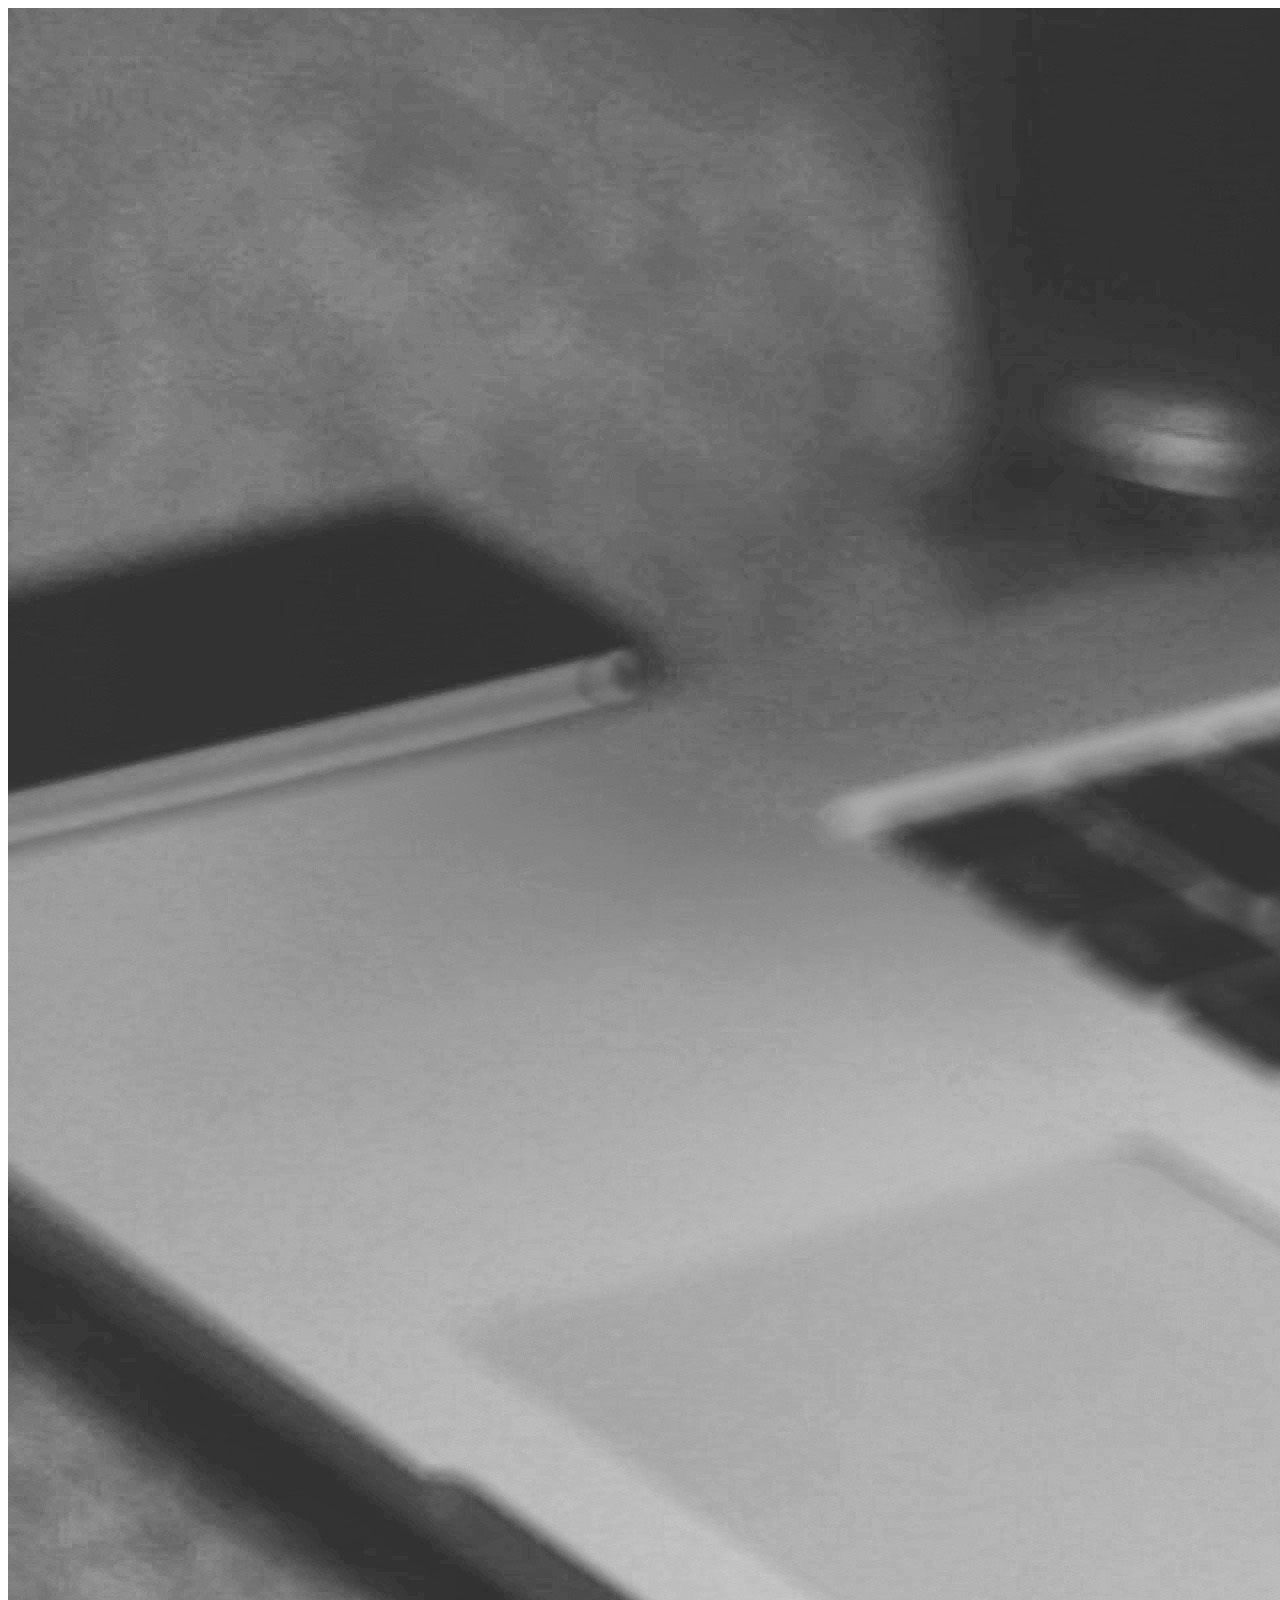
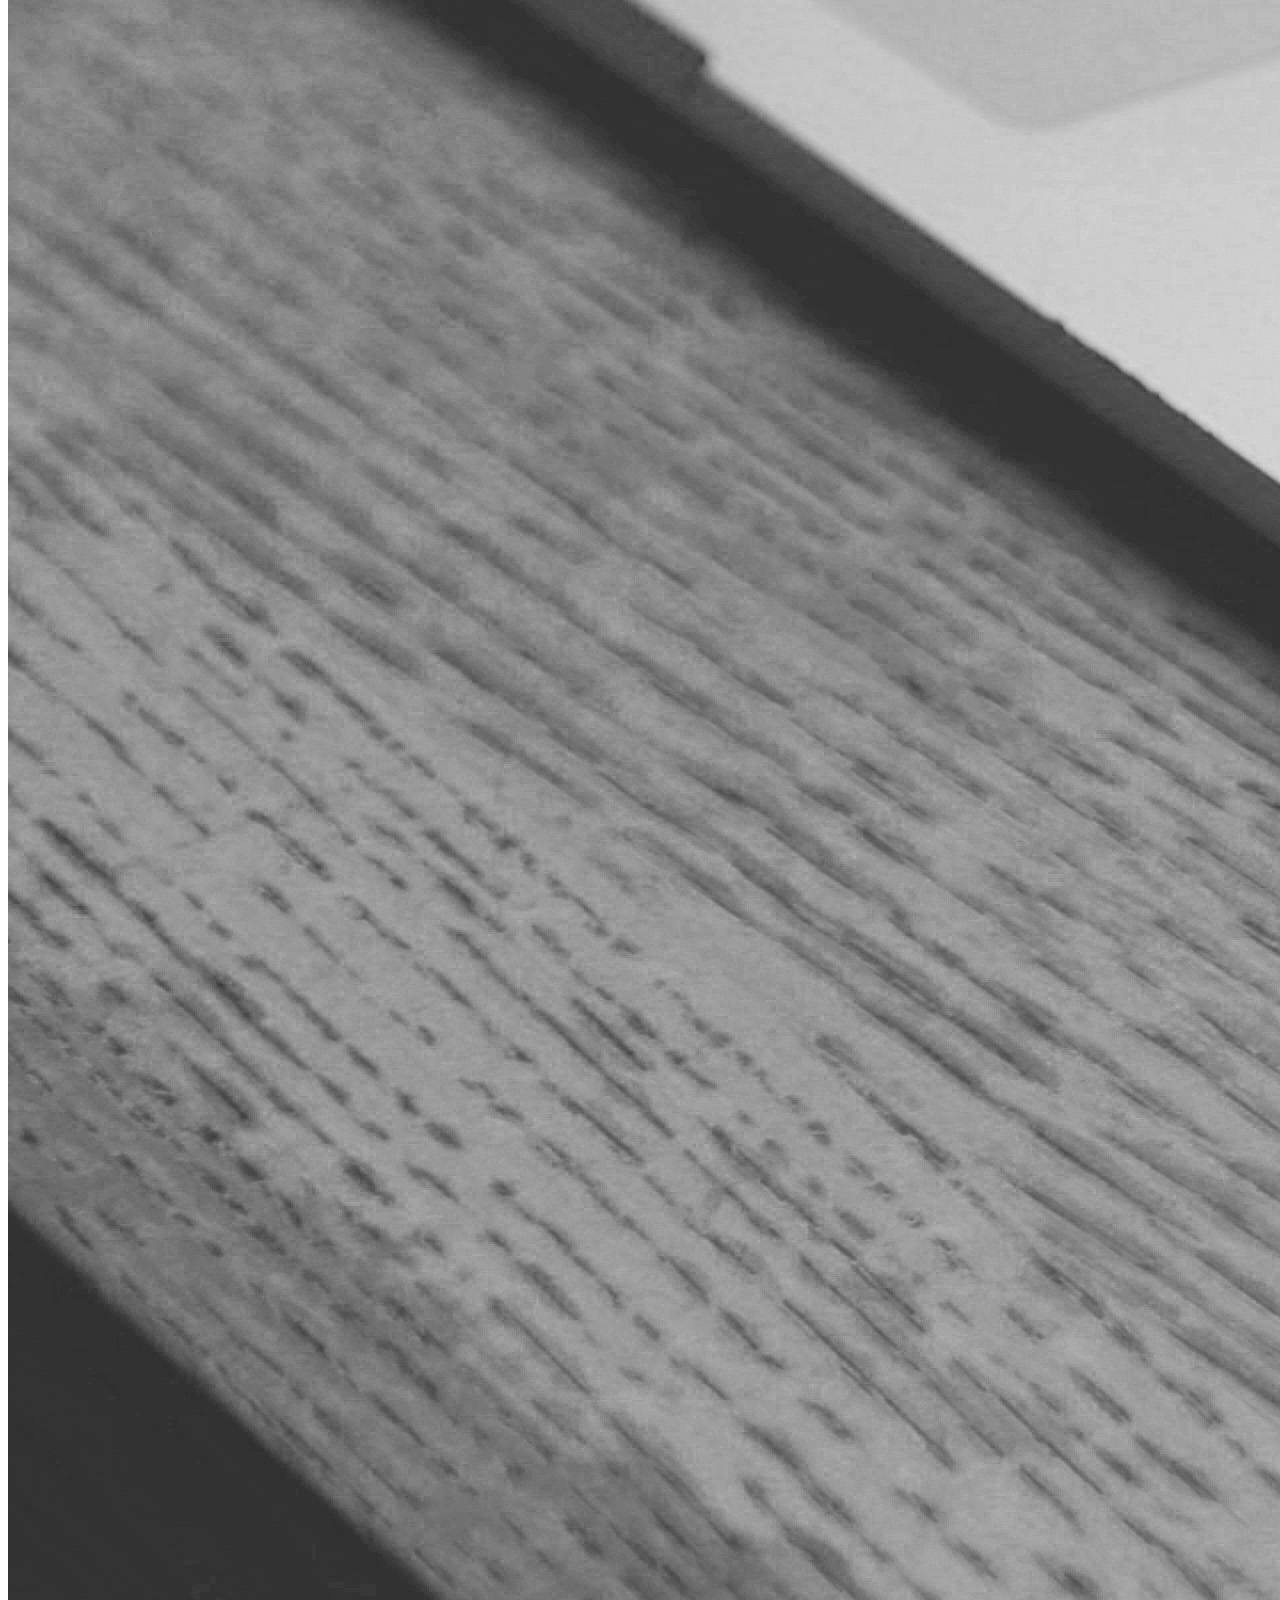
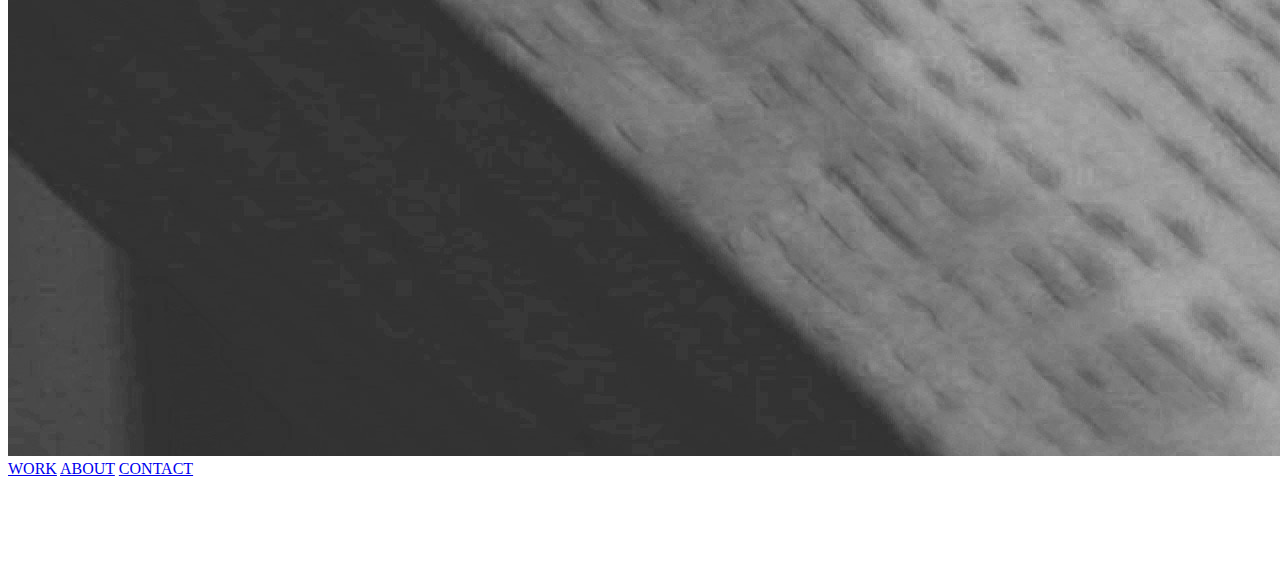
==== views/index.html @ 465907ca "added boilerplate and all elements for the index page" ====
<!DOCTYPE html>
<html>
  <head>
    <meta charset="utf-8">
    <link href='https://fonts.googleapis.com/css?family=Merriweather+Sans:400,300italic,300,400italic,700,700italic' rel='stylesheet' type='text/css'>
    <link rel="stylesheet" type="text/css" href="../assets/stylesheets/application.css"/>
    <script src="https://ajax.googleapis.com/ajax/libs/jquery/2.2.2/jquery.min.js"></script>
    <script src="../assets/javascripts/application.js"></script>
    <title>Fabian Pombo | Portfolio</title>
  </head>
  <body>

    <img src="../assets/images/background_img.jpg" alt="Background Image">

    <div class="nav-bar">
      <a href="url">WORK</a>
      <a href="url">ABOUT</a>
      <a href="url">CONTACT</a>
    </div>

    <img src="../assets/images/new_logo.png" alt="Logo Image">


  </body>
</html>
---- assets/stylesheets/application.css ----

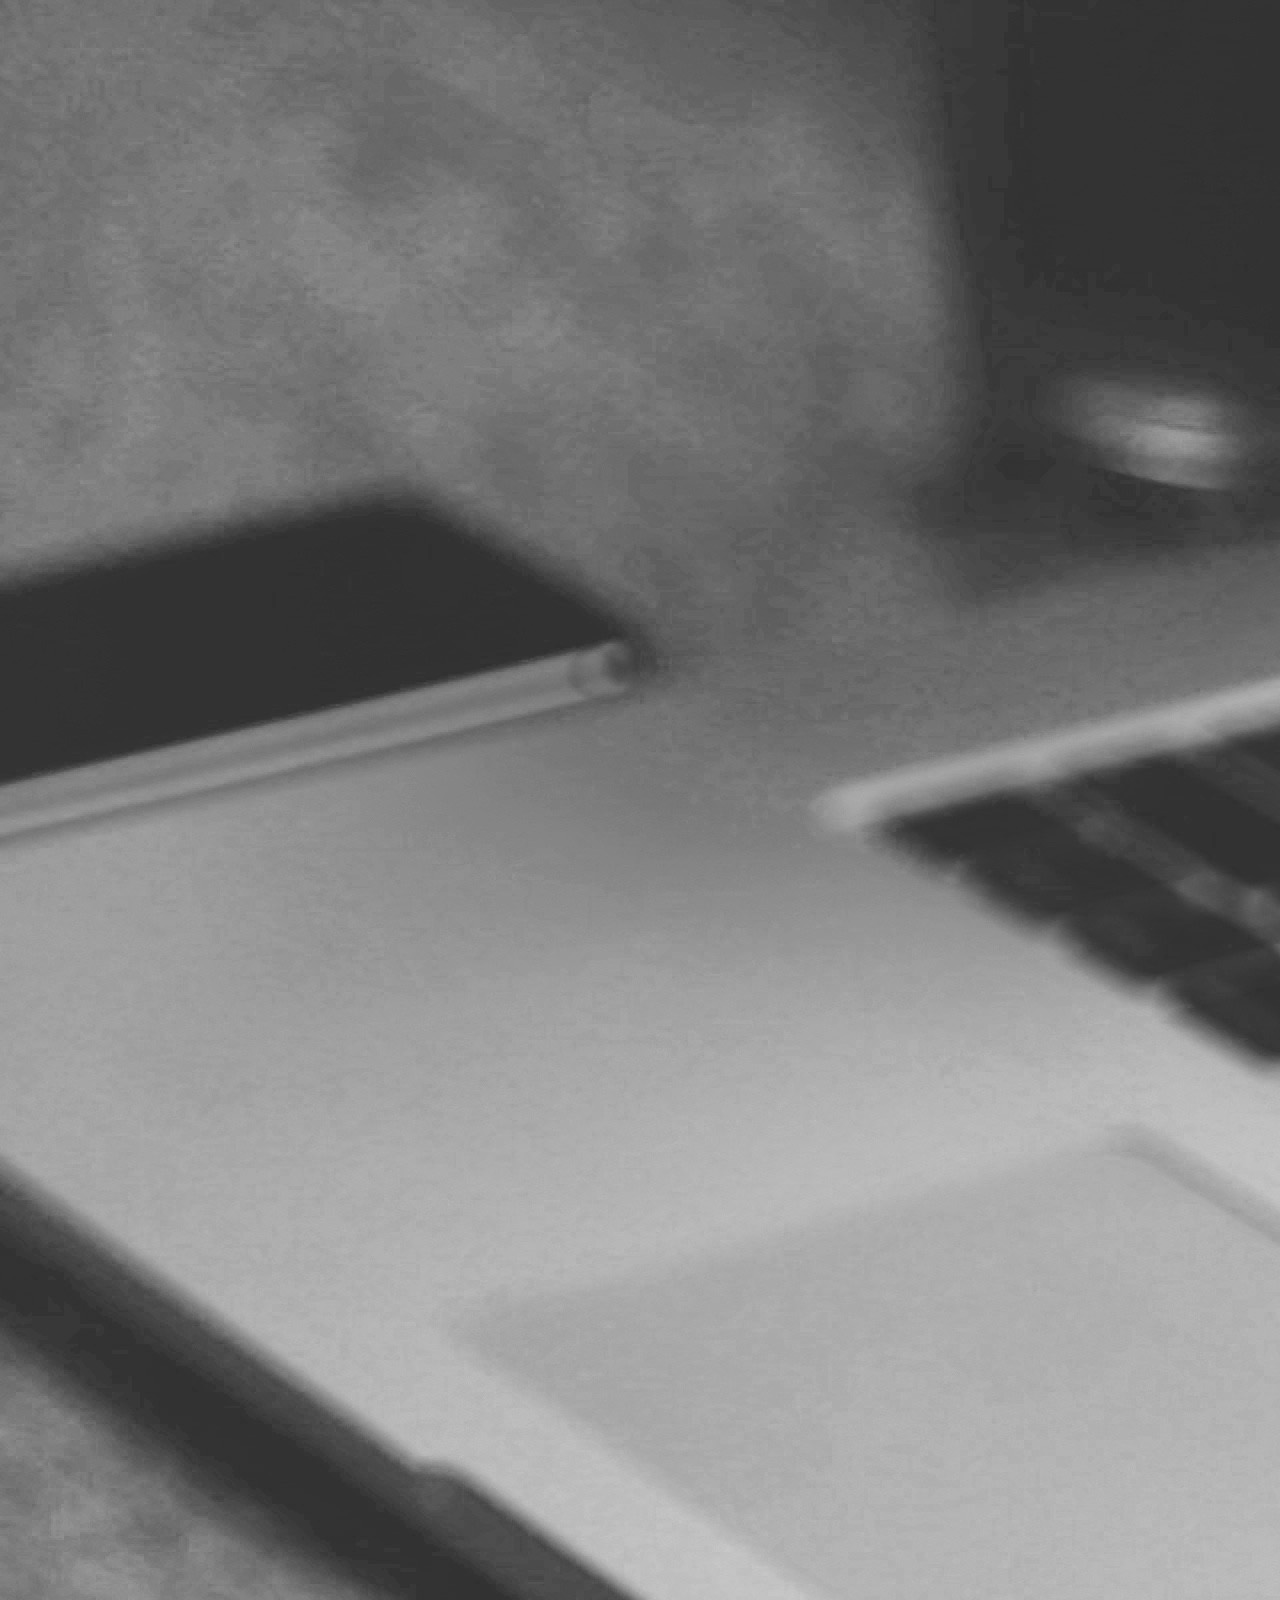
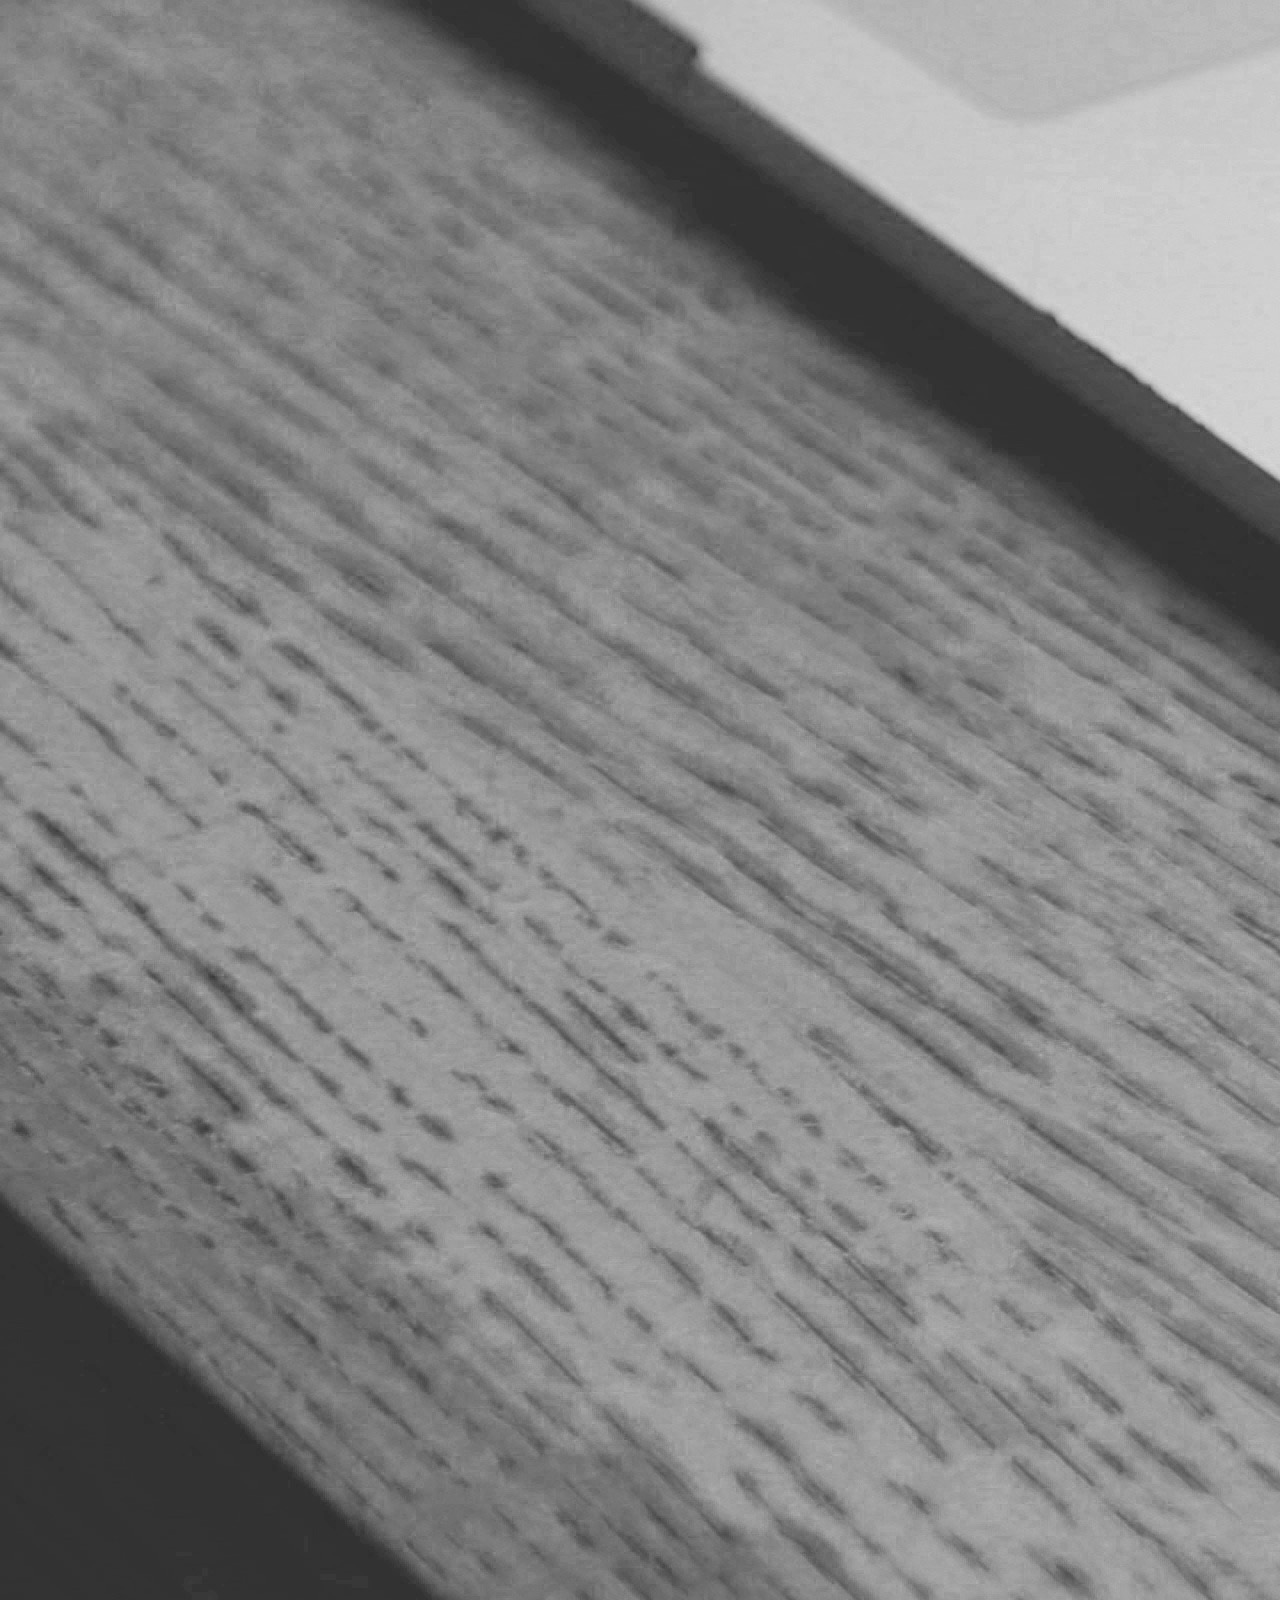
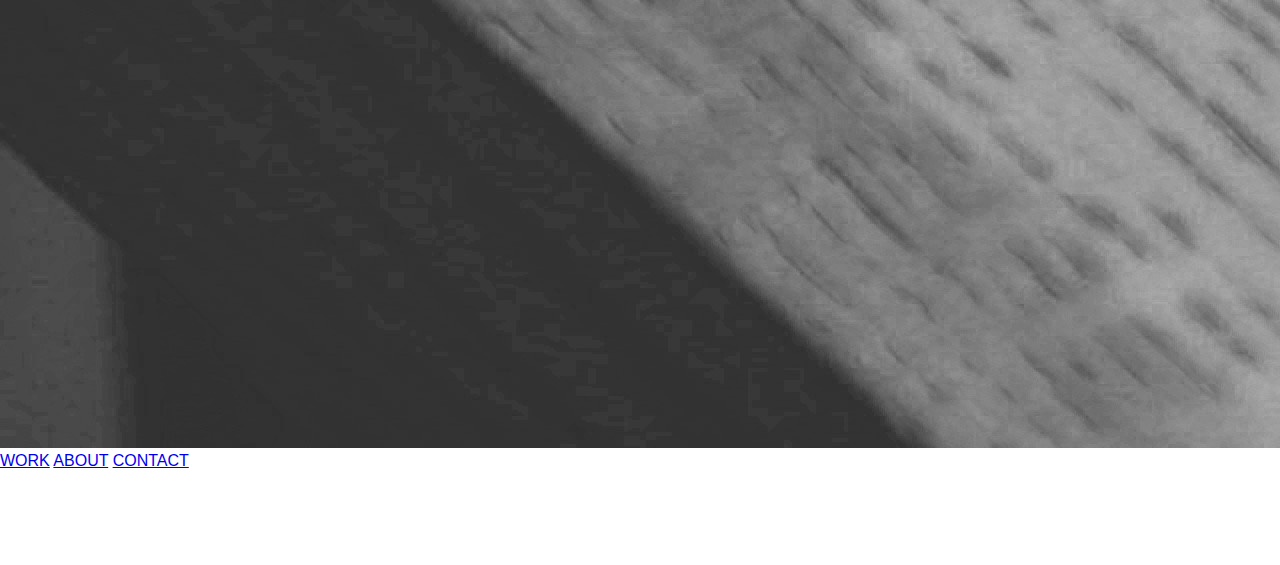
==== commit 7b972b3b: "added normalize.css" ====
--- a/views/index.html
+++ b/views/index.html
@@ -3,6 +3,7 @@
   <head>
     <meta charset="utf-8">
     <link href='https://fonts.googleapis.com/css?family=Merriweather+Sans:400,300italic,300,400italic,700,700italic' rel='stylesheet' type='text/css'>
+    <link rel="stylesheet" type="text/css"  href="../assets/stylesheets/normalize.css">
     <link rel="stylesheet" type="text/css" href="../assets/stylesheets/application.css"/>
     <script src="https://ajax.googleapis.com/ajax/libs/jquery/2.2.2/jquery.min.js"></script>
     <script src="../assets/javascripts/application.js"></script>
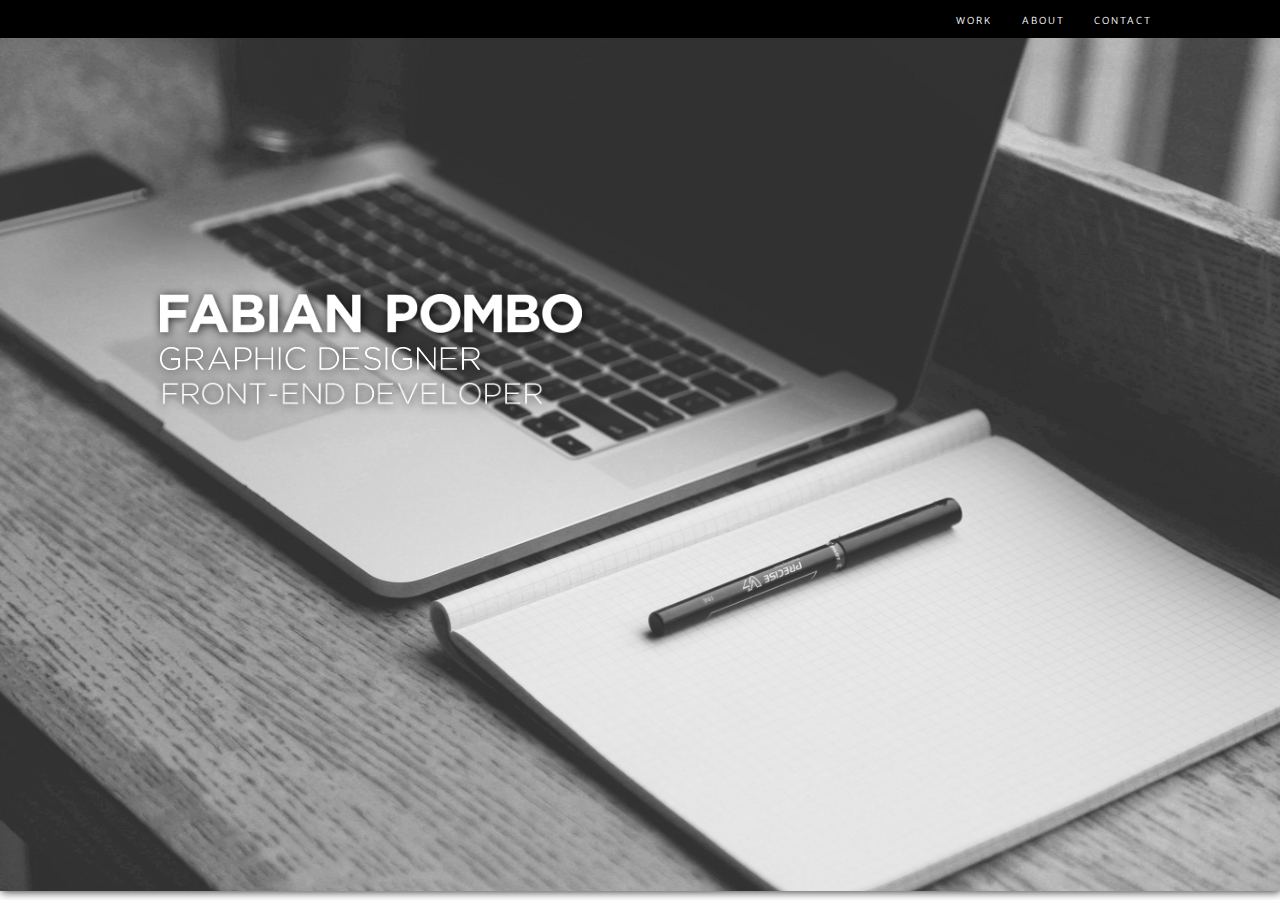
==== commit c409a88e: "added images and styled front index page" ====
--- a/views/index.html
+++ b/views/index.html
@@ -11,16 +11,18 @@
   </head>
   <body>
 
-    <img src="../assets/images/background_img.jpg" alt="Background Image">
-
     <div class="nav-bar">
       <a href="url">WORK</a>
       <a href="url">ABOUT</a>
       <a href="url">CONTACT</a>
     </div>
 
-    <img src="../assets/images/new_logo.png" alt="Logo Image">
-
+    <div class="shadow-effect">
+      <img id="background-image" src="../assets/images/background.jpg" alt="Background Image">
+      <img id="logo-image" src="../assets/images/new_logo.png" alt="Logo Image"><br>
+      <img id="graphic-design" src="../assets/images/graphic_design.png" alt="Graphic Design Image"><br>
+      <img id="front-end" src="../assets/images/front_end.png" alt="Graphic Design Image">
+    </div>
 
   </body>
 </html>
--- a/assets/stylesheets/application.css
+++ b/assets/stylesheets/application.css
@@ -1 +1,59 @@
+@media only screen and (min-width: 960px) {
 
+  body {
+    height: 100%;
+  }
+
+  .nav-bar {
+    width: 100%;
+    background-color: black;
+    text-align: right;
+    padding-top: 10px;
+    padding-bottom: 10px;
+  }
+
+  .nav-bar a {
+    font-family: 'Merriweather Sans', sans-serif;
+    font-weight: 300;
+    font-size: .6em;
+    letter-spacing: 2px;
+    text-decoration: none;
+    color: white;
+    margin-left: 25px;
+  }
+
+  .nav-bar a:last-of-type {
+    margin-right: 10%;
+  }
+
+  #background-image {
+    width: 100%;
+    position: absolute;
+  }
+
+  .shadow-effect img {
+    -webkit-filter: drop-shadow(1px 1px 5px rgba(0,0,0,0.8));
+  }
+
+  #logo-image {
+    width: 33%;
+    position: relative;
+    left: 12.5%;
+    margin-top: 20%;
+  }
+
+  #graphic-design {
+    width: 25%;
+    position: relative;
+    left: 12.5%;
+    margin-top: 10px;
+  }
+
+  #front-end {
+    width: 30%;
+    position: relative;
+    left: 12.5%;
+    margin-top: 5px;
+  }
+
+}
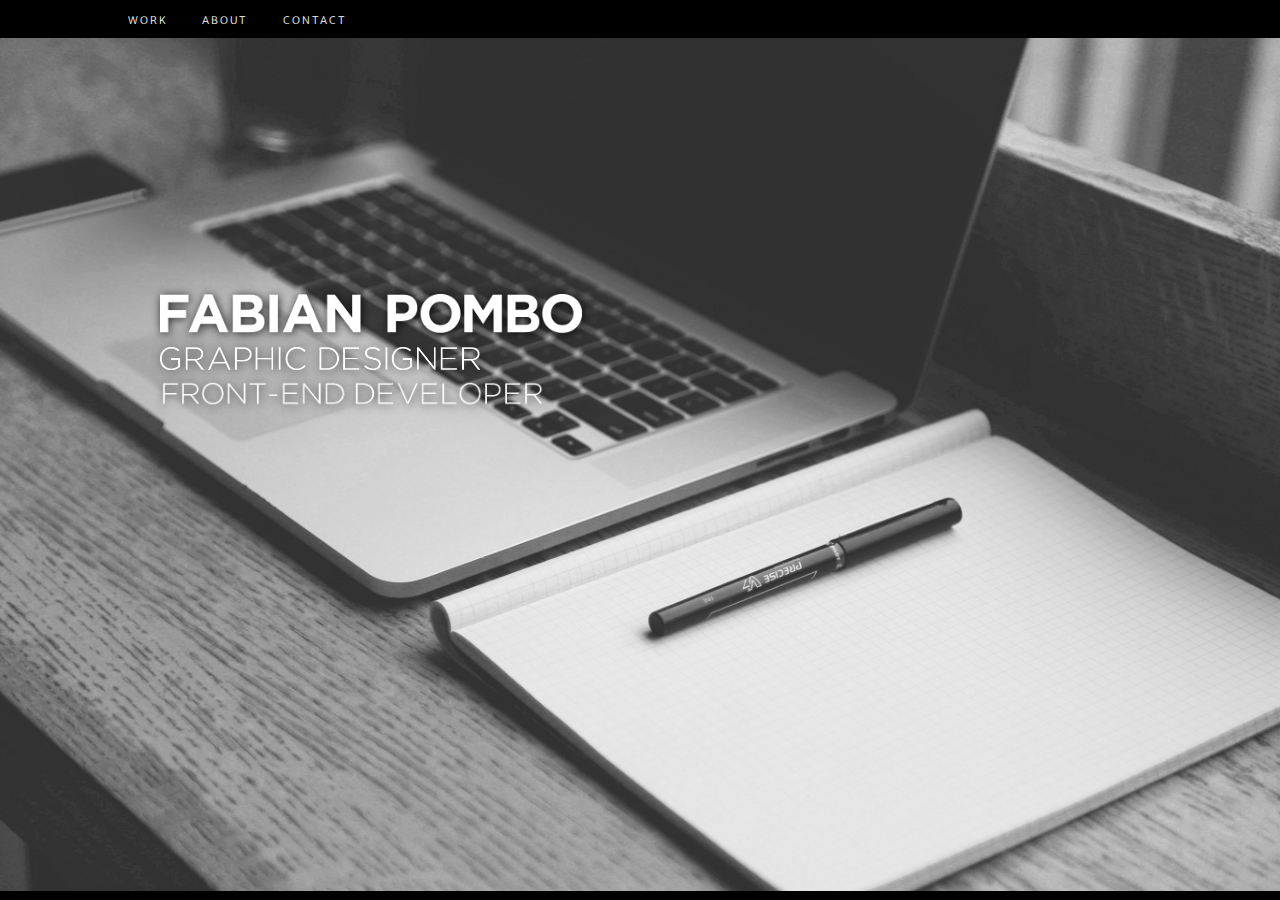
==== commit c6b72d4b: "added drop-down menu for work using js" ====
--- a/views/index.html
+++ b/views/index.html
@@ -12,9 +12,17 @@
   <body>
 
     <div class="nav-bar">
-      <a href="url">WORK</a>
-      <a href="url">ABOUT</a>
-      <a href="url">CONTACT</a>
+      <div class="dropdown">
+        <a href="url">WORK</a>
+        <a href="url">ABOUT</a>
+        <a href="url">CONTACT</a>
+      </div>
+    </div>
+
+    <div id="dropdown-work">
+      <a href="#">DESIGN</a><br>
+      <a href="#">WEB</a><br>
+      <a href="#">ART DIRECTION</a>
     </div>
 
     <div class="shadow-effect">
--- a/assets/stylesheets/application.css
+++ b/assets/stylesheets/application.css
@@ -2,12 +2,13 @@
 
   body {
     height: 100%;
+    background-color: black;
   }
 
   .nav-bar {
     width: 100%;
     background-color: black;
-    text-align: right;
+    text-align: left;
     padding-top: 10px;
     padding-bottom: 10px;
   }
@@ -15,15 +16,39 @@
   .nav-bar a {
     font-family: 'Merriweather Sans', sans-serif;
     font-weight: 300;
-    font-size: .6em;
+    font-size: .65em;
     letter-spacing: 2px;
     text-decoration: none;
     color: white;
-    margin-left: 25px;
+    margin-right: 30px;
   }
 
-  .nav-bar a:last-of-type {
-    margin-right: 10%;
+  .nav-bar a:first-of-type {
+    margin-left: 10%;
+  }
+
+  #dropdown-work {
+    display: none;
+    background-color: black;
+    margin-top: 0px;
+    padding-bottom: 10px;
+    margin-left: 9%;
+    width: 210px;
+  }
+
+  #dropdown-work a {
+    font-family: 'Merriweather Sans', sans-serif;
+    font-weight: 300;
+    font-size: .6em;
+    letter-spacing: 2px;
+    color: white;
+    text-decoration: none;
+    text-align: left;
+    padding-left: 10px;
+  }
+
+  #dropdown-work a:last-of-type {
+    margin-right: 0px;
   }
 
   #background-image {
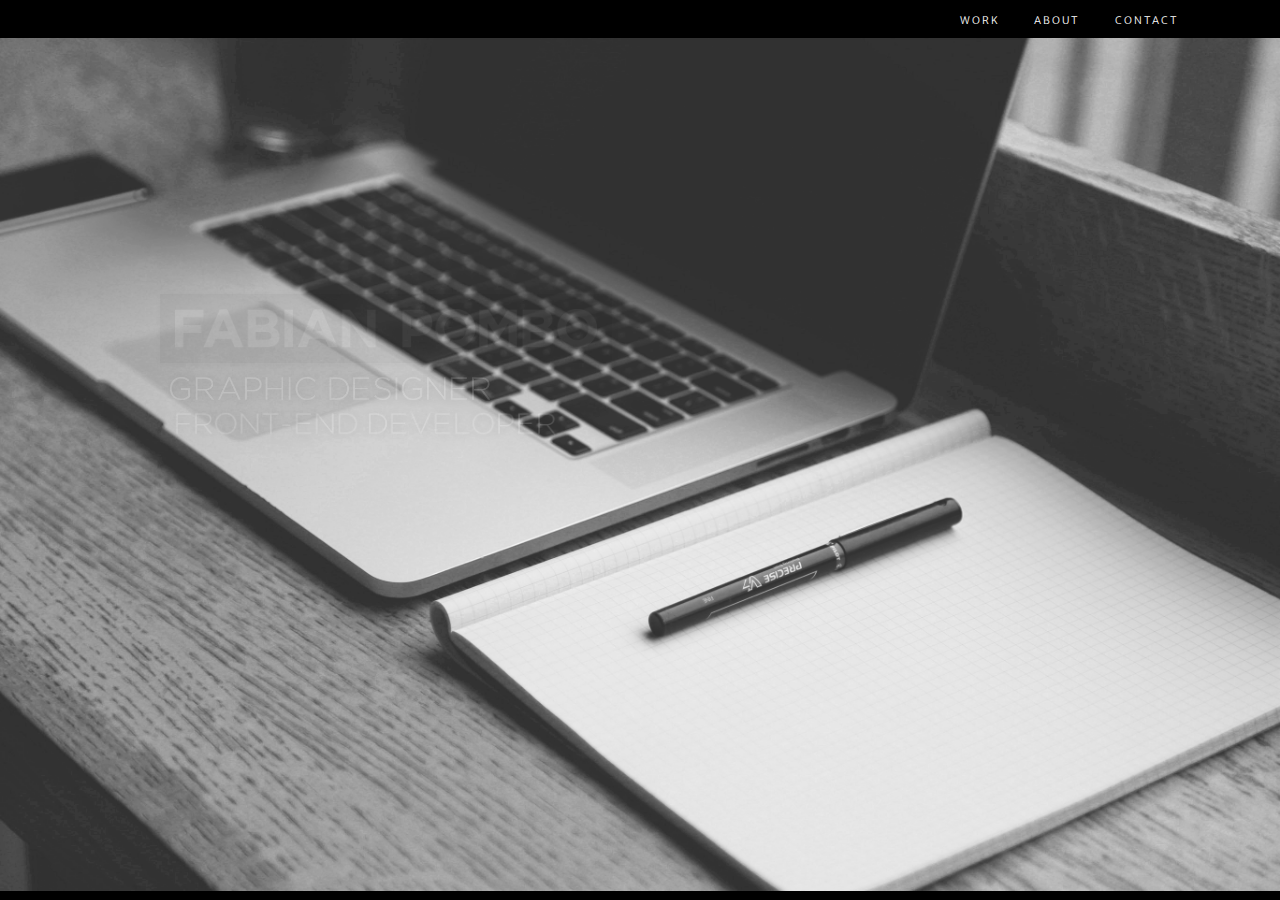
==== commit a97b92a0: "added landing page animation to logo and sub-logos" ====
--- a/views/index.html
+++ b/views/index.html
@@ -32,5 +32,6 @@
       <img id="front-end" src="../assets/images/front_end.png" alt="Graphic Design Image">
     </div>
 
+    
   </body>
 </html>
--- a/assets/stylesheets/application.css
+++ b/assets/stylesheets/application.css
@@ -1,16 +1,17 @@
 @media only screen and (min-width: 960px) {
 
   body {
-    height: 100%;
     background-color: black;
+    width: 100%;
   }
 
   .nav-bar {
-    width: 100%;
+    width: 25%;
     background-color: black;
-    text-align: left;
     padding-top: 10px;
     padding-bottom: 10px;
+    margin: 0;
+    margin-left: 75%;
   }
 
   .nav-bar a {
@@ -23,8 +24,16 @@
     margin-right: 30px;
   }
 
-  .nav-bar a:first-of-type {
-    margin-left: 10%;
+  .dropdown {
+    width: 300px;
+  }
+
+  .nav-bar a:hover:first-of-type {
+    color: #A2A2A2;
+  }
+
+  .nav-bar a:hover {
+    color: #FEEA34;
   }
 
   #dropdown-work {
@@ -32,8 +41,8 @@
     background-color: black;
     margin-top: 0px;
     padding-bottom: 10px;
-    margin-left: 9%;
-    width: 210px;
+    margin-left: 53.3%;
+    text-align: center;
   }
 
   #dropdown-work a {
@@ -43,17 +52,23 @@
     letter-spacing: 2px;
     color: white;
     text-decoration: none;
-    text-align: left;
-    padding-left: 10px;
   }
 
   #dropdown-work a:last-of-type {
     margin-right: 0px;
   }
 
+  #dropdown-work a:hover {
+    color: #FEEA34;
+  }
+
   #background-image {
     width: 100%;
     position: absolute;
+  }
+
+  .shadow-effect img:first-of-type {
+    -webkit-filter: drop-shadow(0px 0px 0px rgba(0,0,0,0));
   }
 
   .shadow-effect img {
@@ -65,6 +80,8 @@
     position: relative;
     left: 12.5%;
     margin-top: 20%;
+    background-color: black;
+    padding: 15px;
   }
 
   #graphic-design {
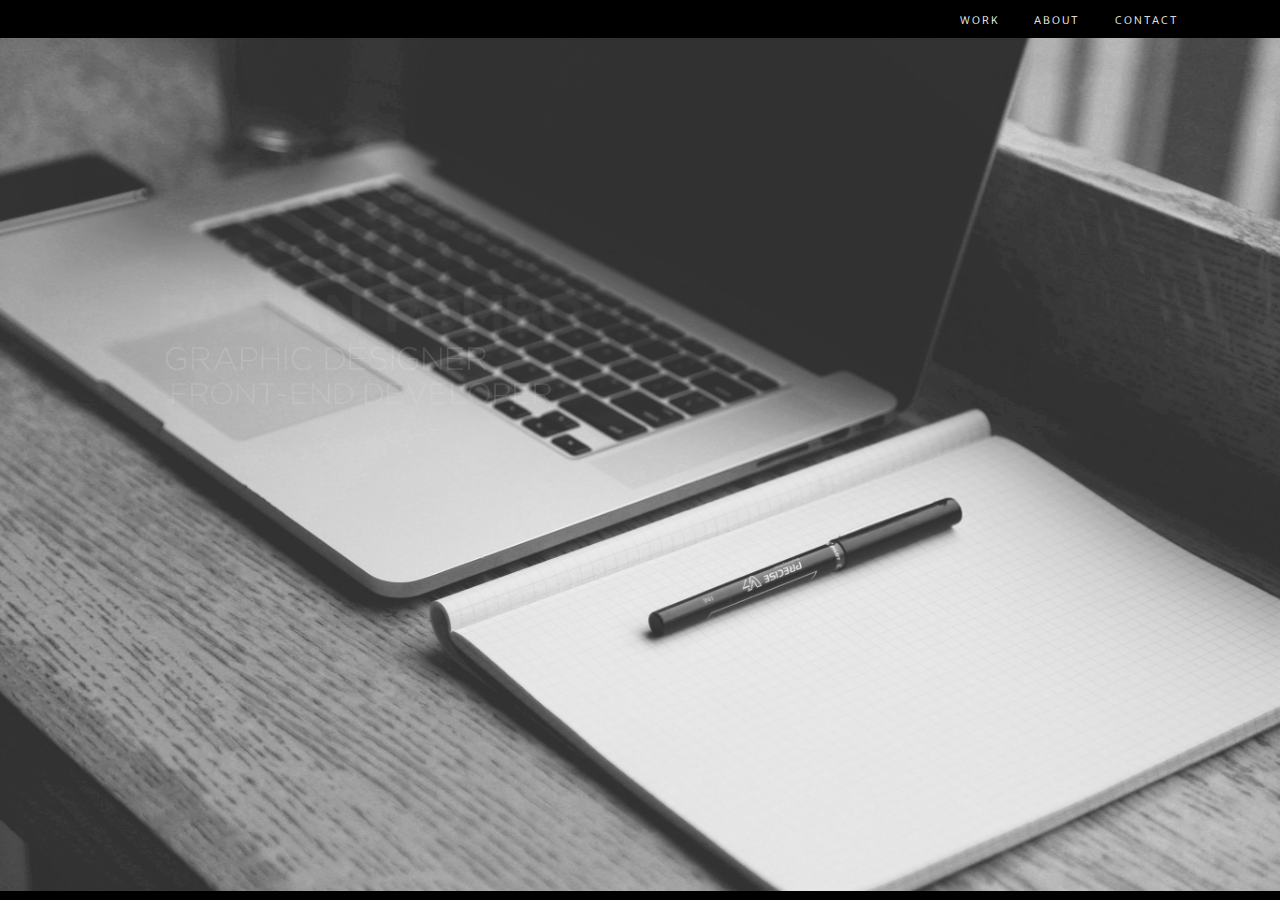
==== commit fce494e4: "added animation to icons on index page using js" ====
--- a/views/index.html
+++ b/views/index.html
@@ -1,37 +1,37 @@
 <!DOCTYPE html>
 <html>
   <head>
-    <meta charset="utf-8">
+    <meta charset='utf-8'>
     <link href='https://fonts.googleapis.com/css?family=Merriweather+Sans:400,300italic,300,400italic,700,700italic' rel='stylesheet' type='text/css'>
-    <link rel="stylesheet" type="text/css"  href="../assets/stylesheets/normalize.css">
-    <link rel="stylesheet" type="text/css" href="../assets/stylesheets/application.css"/>
-    <script src="https://ajax.googleapis.com/ajax/libs/jquery/2.2.2/jquery.min.js"></script>
-    <script src="../assets/javascripts/application.js"></script>
+    <link rel='stylesheet' type='text/css'  href='../assets/stylesheets/normalize.css'>
+    <link rel='stylesheet' type='text/css' href='../assets/stylesheets/application.css'/>
+    <script src='https://ajax.googleapis.com/ajax/libs/jquery/2.2.2/jquery.min.js'></script>
+    <script src='../assets/javascripts/application.js'></script>
     <title>Fabian Pombo | Portfolio</title>
   </head>
   <body>
 
-    <div class="nav-bar">
-      <div class="dropdown">
-        <a href="url">WORK</a>
-        <a href="url">ABOUT</a>
-        <a href="url">CONTACT</a>
+    <div class='nav-bar'>
+      <div class='dropdown'>
+        <a href='work.html'>WORK</a>
+        <a href='url'>ABOUT</a>
+        <a href='url'>CONTACT</a>
       </div>
     </div>
 
-    <div id="dropdown-work">
-      <a href="#">DESIGN</a><br>
-      <a href="#">WEB</a><br>
-      <a href="#">ART DIRECTION</a>
+    <div id='dropdown-work'>
+      <a href='#'>DESIGN</a><br>
+      <a href='#'>WEB</a><br>
+      <a href='#'>ART DIRECTION</a>
     </div>
 
-    <div class="shadow-effect">
-      <img id="background-image" src="../assets/images/background.jpg" alt="Background Image">
-      <img id="logo-image" src="../assets/images/new_logo.png" alt="Logo Image"><br>
-      <img id="graphic-design" src="../assets/images/graphic_design.png" alt="Graphic Design Image"><br>
-      <img id="front-end" src="../assets/images/front_end.png" alt="Graphic Design Image">
+    <div class='shadow-effect'>
+      <img id='background-image' src='../assets/images/background.jpg' alt='Background Image'>
+      <a href='index.html'><img id='logo-image' src='../assets/images/new_logo.png' alt='Logo Image'></a><br>
+      <a href='work.html'><img id='graphic-design' src='../assets/images/graphic_design.png' alt='Graphic Design Image'></a><br>
+      <a href='work.html'><img id='front-end' src='../assets/images/front_end.png' alt='Graphic Design Image'></a>
     </div>
 
-    
+
   </body>
 </html>
--- a/assets/stylesheets/application.css
+++ b/assets/stylesheets/application.css
@@ -28,10 +28,6 @@
     width: 300px;
   }
 
-  .nav-bar a:hover:first-of-type {
-    color: #A2A2A2;
-  }
-
   .nav-bar a:hover {
     color: #FEEA34;
   }
@@ -41,7 +37,7 @@
     background-color: black;
     margin-top: 0px;
     padding-bottom: 10px;
-    margin-left: 53.3%;
+    margin-left: 52.8%;
     text-align: center;
   }
 
@@ -67,21 +63,11 @@
     position: absolute;
   }
 
-  .shadow-effect img:first-of-type {
-    -webkit-filter: drop-shadow(0px 0px 0px rgba(0,0,0,0));
-  }
-
-  .shadow-effect img {
-    -webkit-filter: drop-shadow(1px 1px 5px rgba(0,0,0,0.8));
-  }
-
   #logo-image {
     width: 33%;
     position: relative;
     left: 12.5%;
     margin-top: 20%;
-    background-color: black;
-    padding: 15px;
   }
 
   #graphic-design {
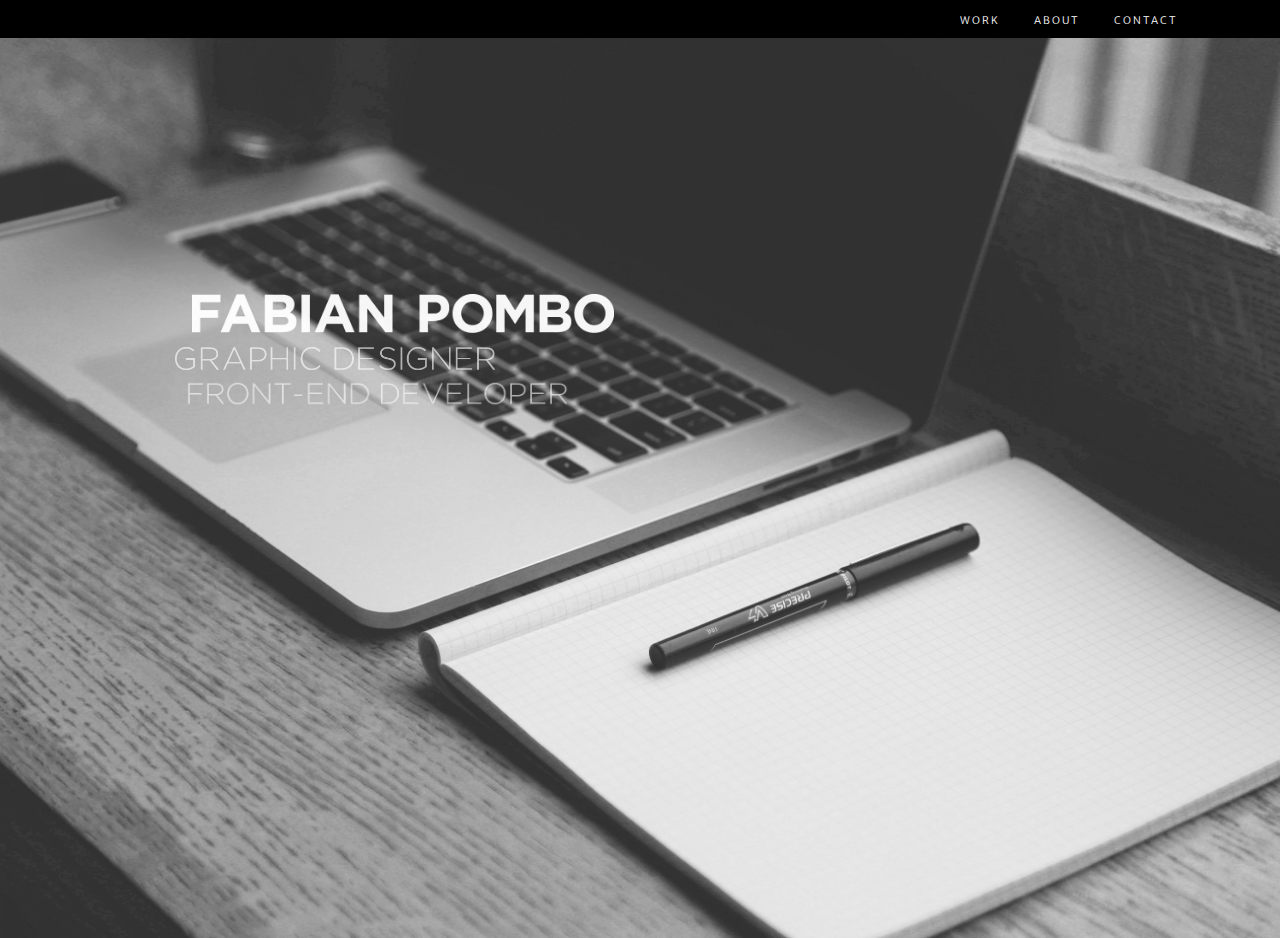
==== commit e21b2d23: "removed unnecessary div in nav bar. fixed an issue where margins weren't adjusting when re-sizing. C" ====
--- a/views/index.html
+++ b/views/index.html
@@ -12,11 +12,9 @@
   <body>
 
     <div class='nav-bar'>
-      <div class='dropdown'>
-        <a href='work.html'>WORK</a>
-        <a href='url'>ABOUT</a>
+        <a class ='work' href='work.html'>WORK</a>
+        <a href='about.html'>ABOUT</a>
         <a href='url'>CONTACT</a>
-      </div>
     </div>
 
     <div id='dropdown-work'>
@@ -29,9 +27,8 @@
       <img id='background-image' src='../assets/images/background.jpg' alt='Background Image'>
       <a href='index.html'><img id='logo-image' src='../assets/images/new_logo.png' alt='Logo Image'></a><br>
       <a href='work.html'><img id='graphic-design' src='../assets/images/graphic_design.png' alt='Graphic Design Image'></a><br>
-      <a href='work.html'><img id='front-end' src='../assets/images/front_end.png' alt='Graphic Design Image'></a>
+      <a href='work.html'><img id='front-end' src='../assets/images/front_end.png' alt='Graphic Design Image'></a><br>
     </div>
-
 
   </body>
 </html>
--- a/assets/stylesheets/application.css
+++ b/assets/stylesheets/application.css
@@ -6,11 +6,9 @@
   }
 
   .nav-bar {
-    width: 25%;
     background-color: black;
     padding-top: 10px;
     padding-bottom: 10px;
-    margin: 0;
     margin-left: 75%;
   }
 
@@ -21,11 +19,12 @@
     letter-spacing: 2px;
     text-decoration: none;
     color: white;
-    margin-right: 30px;
+    margin: 0;
+    padding-right: 30px;
   }
 
-  .dropdown {
-    width: 300px;
+  .nav-bar a:last-of-type {
+    padding-right: 0;
   }
 
   .nav-bar a:hover {
@@ -37,8 +36,8 @@
     background-color: black;
     margin-top: 0px;
     padding-bottom: 10px;
-    margin-left: 52.8%;
-    text-align: center;
+    text-align: left;
+    margin-left: 75%;
   }
 
   #dropdown-work a {
@@ -60,14 +59,17 @@
 
   #background-image {
     width: 100%;
+    height: 100vh;
+    object-fit: cover;
     position: absolute;
   }
 
   #logo-image {
     width: 33%;
     position: relative;
-    left: 12.5%;
+    margin-left: 12em;
     margin-top: 20%;
+    display: none;
   }
 
   #graphic-design {
@@ -75,6 +77,7 @@
     position: relative;
     left: 12.5%;
     margin-top: 10px;
+    opacity: 0;
   }
 
   #front-end {
@@ -82,6 +85,15 @@
     position: relative;
     left: 12.5%;
     margin-top: 5px;
+    opacity: 0;
+  }
+
+  h1 {
+    width: 50%;
+    position: relative;
+    left: 12.5%;
+    margin-top: 5px;
+    color: yellow;
   }
 
 }
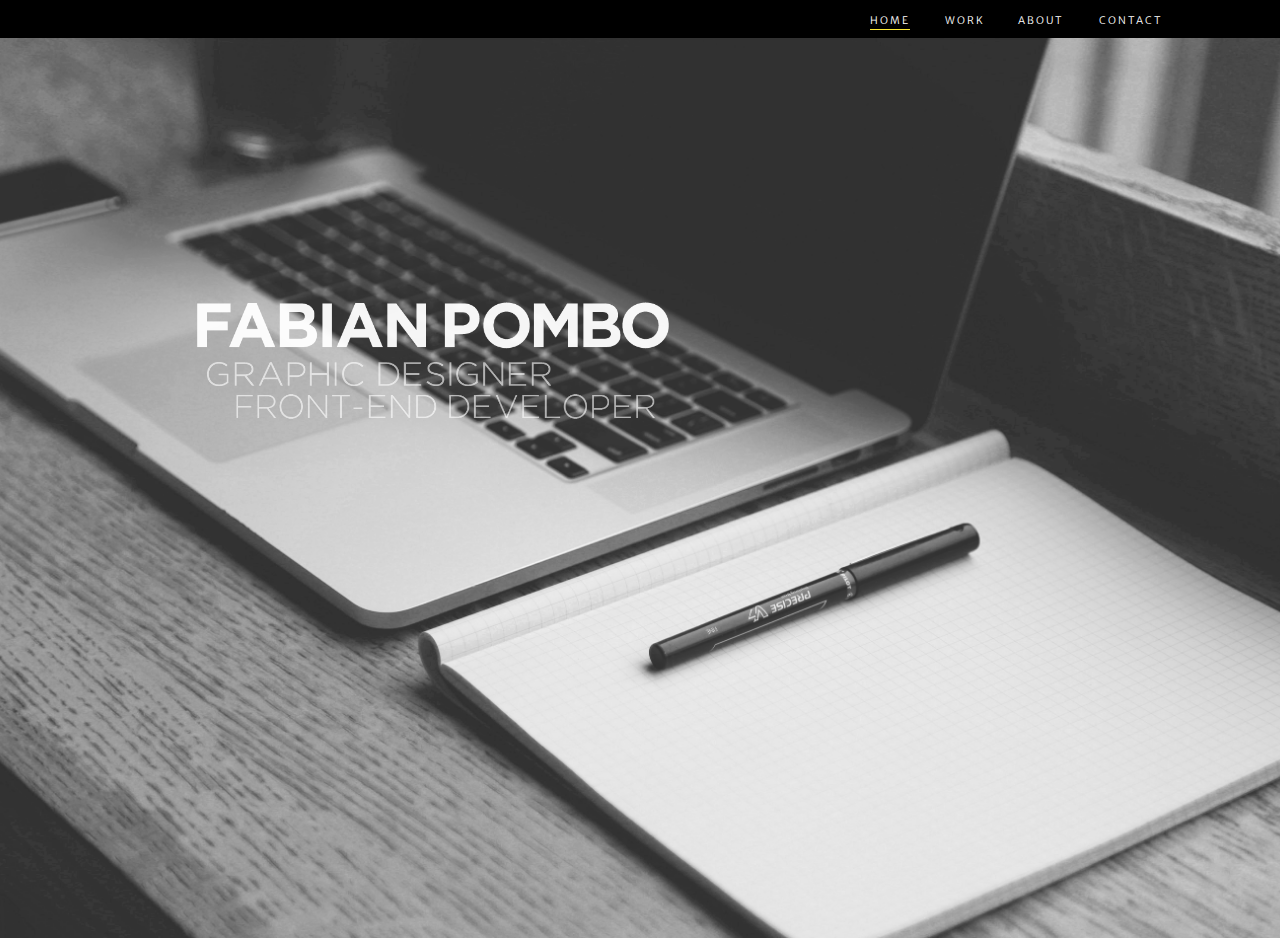
==== commit cb039cfd: "added contact page information font-awesome links js animations" ====
--- a/views/index.html
+++ b/views/index.html
@@ -11,24 +11,27 @@
   </head>
   <body>
 
-    <div class='nav-bar'>
+    <div class="nav-wrapper">
+
+      <div class='nav-bar'>
+        <a class='current-page' href='#'>HOME</a>
         <a class ='work' href='work.html'>WORK</a>
         <a href='about.html'>ABOUT</a>
-        <a href='url'>CONTACT</a>
+        <a href='contact.html'>CONTACT</a>
+      </div>
+
+      <div id='dropdown-work'>
+        <a href='#'>DESIGN</a><br>
+        <a href='#'>WEB</a><br>
+        <a href='#'>ART DIRECTION</a>
+      </div>
+      
     </div>
 
-    <div id='dropdown-work'>
-      <a href='#'>DESIGN</a><br>
-      <a href='#'>WEB</a><br>
-      <a href='#'>ART DIRECTION</a>
-    </div>
-
-    <div class='shadow-effect'>
-      <img id='background-image' src='../assets/images/background.jpg' alt='Background Image'>
-      <a href='index.html'><img id='logo-image' src='../assets/images/new_logo.png' alt='Logo Image'></a><br>
-      <a href='work.html'><img id='graphic-design' src='../assets/images/graphic_design.png' alt='Graphic Design Image'></a><br>
-      <a href='work.html'><img id='front-end' src='../assets/images/front_end.png' alt='Graphic Design Image'></a><br>
-    </div>
+    <img id='background-image' src='../assets/images/background.jpg' alt='Background Image'>
+    <a href='index.html'><img id='logo-image' src='../assets/images/new_logo.png' alt='Logo Image'></a><br>
+    <a href='work.html'><img id='graphic-design' src='../assets/images/graphic_design.png' alt='Graphic Design Image'></a><br>
+    <a href='work.html'><img id='front-end' src='../assets/images/front_end.png' alt='Graphic Design Image'></a><br>
 
   </body>
 </html>
--- a/assets/stylesheets/application.css
+++ b/assets/stylesheets/application.css
@@ -5,11 +5,14 @@
     width: 100%;
   }
 
+  .nav-wrapper {
+    margin-left: 68%;
+  }
+
   .nav-bar {
     background-color: black;
     padding-top: 10px;
     padding-bottom: 10px;
-    margin-left: 75%;
   }
 
   .nav-bar a {
@@ -20,11 +23,11 @@
     text-decoration: none;
     color: white;
     margin: 0;
-    padding-right: 30px;
+    margin-right: 30px;
   }
 
   .nav-bar a:last-of-type {
-    padding-right: 0;
+    margin-right: 0;
   }
 
   .nav-bar a:hover {
@@ -33,11 +36,11 @@
 
   #dropdown-work {
     display: none;
+    text-align: left;
     background-color: black;
     margin-top: 0px;
     padding-bottom: 10px;
-    text-align: left;
-    margin-left: 75%;
+    margin-left: 4.6em;
   }
 
   #dropdown-work a {
@@ -57,6 +60,16 @@
     color: #FEEA34;
   }
 
+  .current-page {
+    color: #FEEA34;
+    padding-bottom: 2px;
+    border-bottom: 1px solid #FEEA34;
+  }
+
+  .current-page a:first-of-type {
+    color: #FEEA34;
+  }
+
   #background-image {
     width: 100%;
     height: 100vh;
@@ -65,35 +78,50 @@
   }
 
   #logo-image {
-    width: 33%;
+    width: 30em;
     position: relative;
-    margin-left: 12em;
+    left: 12em;
     margin-top: 20%;
     display: none;
   }
 
   #graphic-design {
-    width: 25%;
+    width: 21.5em;
     position: relative;
-    left: 12.5%;
-    margin-top: 10px;
+    left: 12em;
+    margin: 0px;
     opacity: 0;
   }
 
   #front-end {
-    width: 30%;
+    width: 26.5em;
     position: relative;
-    left: 12.5%;
-    margin-top: 5px;
+    left: 13em;
+    margin: 0px;
     opacity: 0;
   }
 
-  h1 {
-    width: 50%;
+/* ============================ CONTACT PAGE ================================ */
+
+  #contact-image {
+    width: 18em;
     position: relative;
-    left: 12.5%;
-    margin-top: 5px;
-    color: yellow;
+    margin-top: 20%;
+    display: none;
+    left: 12em;
+  }
+
+  .contact-info i {
+    font-size: 2.5em;
+    color: white;
+    opacity: .1;
+    position: relative;
+    left: 3.8em;
+    margin-right: 5px;
+  }
+
+  .contact-info i:hover {
+    color: #FEEA34;
   }
 
 }
